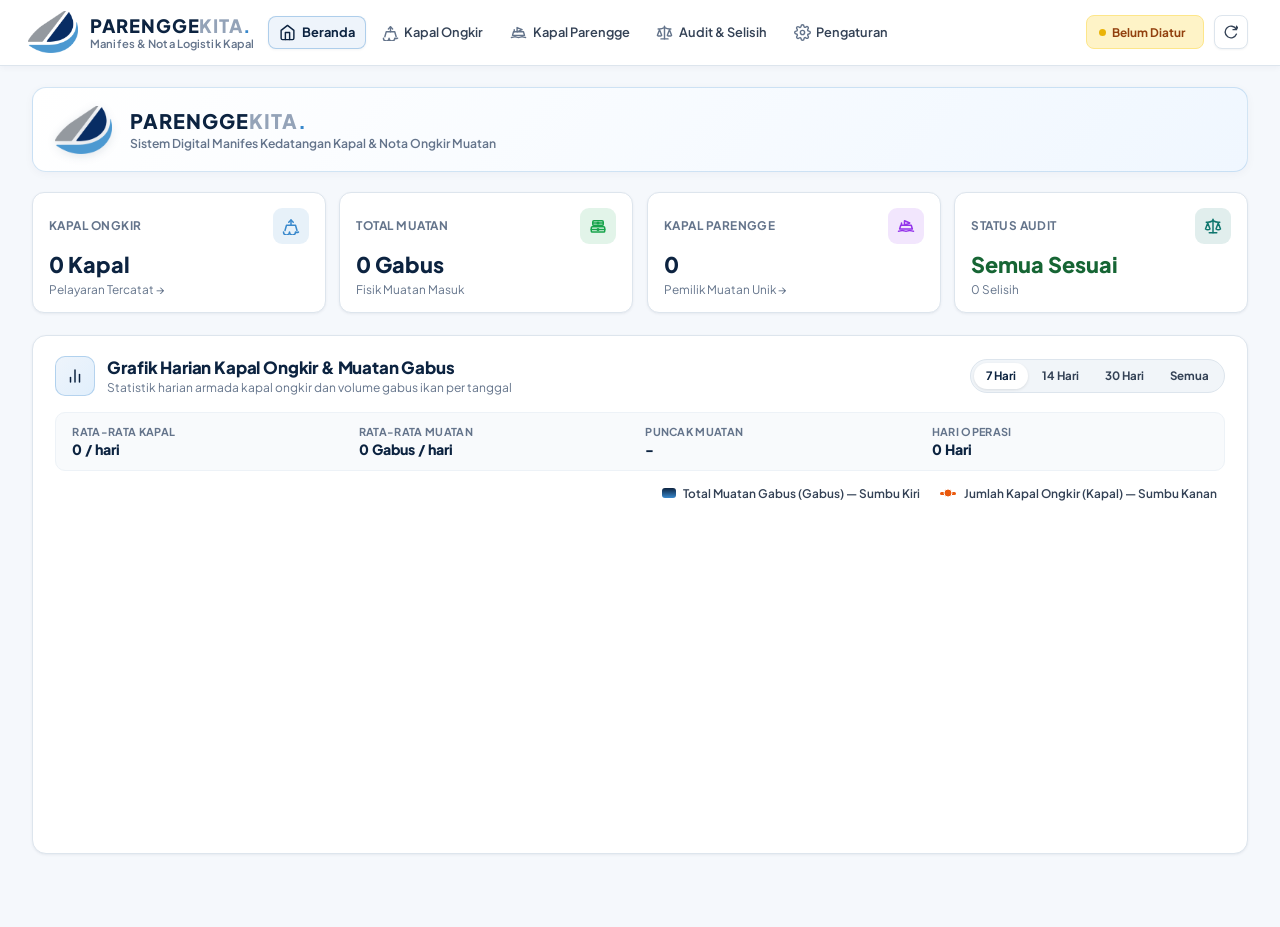
==== index.html @ a2def402 "refactor: pecah index.html menjadi komponen template modular di masing-masing modul JS" ====
<!DOCTYPE html>
<html lang="id">
<head>
  <meta charset="UTF-8">
  <meta name="viewport" content="width=device-width, initial-scale=1.0, maximum-scale=1.0, user-scalable=no, viewport-fit=cover">
  <title>PARENGGEKITA - Sistem Manifes & Nota Logistik Kapal</title>
  <link rel="icon" type="image/png" href="logo.png">
  <!-- Google Fonts: Comfortaa (Logo Typography) & Plus Jakarta Sans (UI) -->
  <link rel="preconnect" href="https://fonts.googleapis.com">
  <link rel="preconnect" href="https://fonts.gstatic.com" crossorigin>
  <link href="https://fonts.googleapis.com/css2?family=Comfortaa:wght@700;800;900&family=Plus+Jakarta+Sans:wght@500;600;700;800&display=swap" rel="stylesheet">
  <link rel="stylesheet" href="style.css">
</head>
<body>

  <!-- ======================================================== -->
  <!-- TOP APP NAVBAR (RENDERED BY js/app.js: initNavbar)        -->
  <!-- ======================================================== -->
  <header class="app-navbar no-print" id="appNavbar"></header>

  <!-- ======================================================== -->
  <!-- MAIN CONTENT PER TAB BAR (MODULAR JS COMPONENTS)         -->
  <!-- ======================================================== -->
  <main class="main-wrapper">
    <!-- TAB 1: BERANDA / DASHBOARD (js/dashboard.js) -->
    <section id="tabDashboard" class="tab-pane no-print"></section>

    <!-- TAB 2: KAPAL ONGKIR (js/kapal.js) -->
    <section id="tabKapal" class="tab-pane no-print" style="display: none;"></section>

    <!-- TAB 3: MUATAN PARENGGE (js/muatan.js) -->
    <section id="tabMuatan" class="tab-pane no-print" style="display: none;"></section>

    <!-- TAB 4: AUDIT & SELISIH (js/audit.js) -->
    <section id="tabAudit" class="tab-pane no-print" style="display: none;"></section>

    <!-- TAB 5: PENGATURAN & CADANGAN (js/setting.js) -->
    <section id="tabSetting" class="tab-pane no-print" style="display: none;"></section>
  </main>

  <!-- ======================================================== -->
  <!-- MODAL NOTA KONTAN CETAK A6 (js/nota.js)                  -->
  <!-- ======================================================== -->
  <div class="modal-overlay" id="notaModal"></div>

  <!-- ======================================================== -->
  <!-- MOBILE BOTTOM NAVIGATION (js/app.js: initNavbar)         -->
  <!-- ======================================================== -->
  <nav class="bottom-nav no-print" id="bottomNav"></nav>

  <!-- ======================================================== -->
  <!-- MODULAR JAVASCRIPT PER MAIN BAR & CORE LOGIC             -->
  <!-- ======================================================== -->
  <script src="chart.min.js"></script>
  <script src="js/core.js"></script>
  <script src="js/dashboard.js"></script>
  <script src="js/kapal.js"></script>
  <script src="js/muatan.js"></script>
  <script src="js/audit.js"></script>
  <script src="js/nota.js"></script>
  <script src="js/setting.js"></script>
  <script src="js/app.js"></script>
</body>
</html>
---- style.css ----
/* ============================================================== */
/* DESAIN PROFESIONAL PARENGGEKITA (HARMONISASI LOGO & MODERN)   */
/* ============================================================== */
:root {
  /* Harmonisasi Identitas Warna Logo PARENGGEKITA */
  --primary: #0c2340;           /* Midnight Navy Maritim (Layar Utama & Teks PARENGGE) */
  --primary-hover: #16365c;
  --primary-light: #eef4fb;     /* Biru bahari sejuk transparan */
  
  --ocean: #3888cc;             /* Biru Samudra (Lambung Kapal / Ombak Bawah Logo) */
  --ocean-hover: #2974b3;
  --ocean-light: #e6f1fb;
  --ocean-glow: rgba(56, 136, 204, 0.25);

  --slate-silver: #788496;      /* Perak / Abu-abu Maritim (Layar Kiri & Teks KITA) */
  --slate-silver-light: #f1f4f8;

  --bg-main: #f5f8fc;           /* Background bersih dengan nuansa maritim sejuk */
  --bg-surface: #ffffff;        /* Kartu putih bersih */
  
  --text-primary: #0c2340;      /* Teks utama navy gelap tajam */
  --text-secondary: #334155;    /* Teks sekunder */
  --text-muted: #64748b;        /* Keterangan */
  
  --border: #dde5ed;            /* Garis batas halus bernuansa maritim */
  --border-focus: #3888cc;
  
  --success-bg: #dcfce7;
  --success-text: #166534;
  --success-border: #bbf7d0;
  
  --warning-bg: #fef3c7;
  --warning-text: #92400e;
  --warning-border: #fde68a;
  
  --danger-bg: #fee2e2;
  --danger-text: #991b1b;
  --danger-border: #fca5a5;
  
  --shadow-sm: 0 1px 2px 0 rgba(12, 35, 64, 0.05);
  --shadow-card: 0 1px 3px 0 rgba(12, 35, 64, 0.06), 0 1px 2px -1px rgba(12, 35, 64, 0.04);
  --shadow-hover: 0 8px 18px -2px rgba(12, 35, 64, 0.1), 0 3px 6px -2px rgba(12, 35, 64, 0.05);
  
  --font-family: 'Plus Jakarta Sans', -apple-system, BlinkMacSystemFont, "Segoe UI", Roboto, sans-serif;
}

* {
  box-sizing: border-box;
  margin: 0;
  padding: 0;
  font-family: var(--font-family);
  -webkit-tap-highlight-color: transparent;
}

html, body {
  background-color: var(--bg-main);
  color: var(--text-primary);
  min-height: 100vh;
  min-height: 100dvh;
  margin: 0;
  padding: 0;
  width: 100%;
  overflow-x: hidden; /* Mencegah overflow horizontal yang memunculkan scrollbar di Windows/HP */
  -webkit-font-smoothing: antialiased;
}

/* Sembunyikan scrollbar visual secara menyeluruh di semua perangkat */
html, body, * {
  scrollbar-width: none !important;
  -ms-overflow-style: none !important;
}

html::-webkit-scrollbar,
body::-webkit-scrollbar,
*::-webkit-scrollbar {
  width: 0px !important;
  height: 0px !important;
  display: none !important;
  background: transparent !important;
}

/* ============================================================== */
/* APP TOP NAVBAR (NAVIGASI ATAS PROFESIONAL & RESPONSIF)         */
/* ============================================================== */
.app-navbar {
  background: #ffffff;
  border-bottom: 1px solid var(--border);
  position: sticky;
  top: 0;
  z-index: 40;
  box-shadow: 0 2px 6px rgba(12, 35, 64, 0.04);
  width: 100%;
  padding-top: env(safe-area-inset-top, 0px);
}

.navbar-container {
  max-width: 1320px;
  margin: 0 auto;
  padding: 0.75rem 2.25rem;
  display: flex;
  align-items: center;
  justify-content: space-between;
  gap: 1.25rem;
  width: 100%;
  box-sizing: border-box;
}

.navbar-brand {
  display: flex;
  align-items: center;
  gap: 0.75rem;
  text-decoration: none;
  cursor: pointer;
  user-select: none;
  transition: opacity 0.15s ease, transform 0.15s ease;
}

.navbar-brand:hover {
  opacity: 0.92;
  transform: translateY(-1px);
}

.brand-logo-wrap {
  width: auto;
  height: 44px;
  background: transparent;
  display: flex;
  align-items: center;
  justify-content: center;
  flex-shrink: 0;
  box-shadow: none;
  border: none;
  padding: 0;
  overflow: visible;
  transition: transform 0.2s ease;
}

.brand-logo-img {
  height: 42px;
  width: auto;
  max-width: 68px;
  object-fit: contain;
  display: block;
}

.brand-text-wrap {
  display: flex;
  flex-direction: column;
}

.brand-title {
  font-family: 'Comfortaa', var(--font-sans);
  font-size: 1.15rem;
  font-weight: 800;
  color: var(--primary);
  letter-spacing: 0.05em;
  line-height: 1.15;
  text-transform: uppercase;
}

.brand-title-accent {
  color: #94a3b8;
  font-weight: 800;
}

.brand-title-dot {
  color: var(--ocean);
  font-weight: 900;
}

.brand-subtitle {
  font-size: 0.7rem;
  color: var(--text-muted);
  font-weight: 600;
  letter-spacing: 0.01em;
}

/* Nav Tabs Desktop */
.navbar-nav {
  display: flex;
  align-items: center;
  gap: 0.25rem;
}

.nav-link {
  display: inline-flex;
  align-items: center;
  gap: 0.4rem;
  padding: 0.45rem 0.75rem;
  border-radius: 8px;
  font-size: 0.82rem;
  font-weight: 600;
  color: var(--text-secondary);
  cursor: pointer;
  transition: all 0.15s ease;
  white-space: nowrap;
  border: 1px solid transparent;
}

.nav-link:hover {
  background: #f1f5f9;
  color: var(--primary);
}

.nav-link.active {
  background: var(--primary-light);
  color: var(--primary);
  font-weight: 700;
  border-color: rgba(56, 136, 204, 0.35);
  box-shadow: 0 1px 3px rgba(12, 35, 64, 0.05);
}

.badge-count {
  background: #ef4444;
  color: #ffffff;
  font-size: 0.65rem;
  font-weight: 800;
  padding: 1px 6px;
  border-radius: 10px;
  margin-left: 2px;
}

/* Navbar Right: Date, Status, Refresh */
.navbar-right {
  display: flex;
  align-items: center;
  gap: 0.65rem;
  flex-shrink: 0;
  margin-left: auto;
  padding-right: 0.25rem;
}

.date-pill {
  font-size: 0.73rem;
  font-weight: 600;
  color: var(--text-muted);
  background: #f8fafc;
  padding: 0.32rem 0.6rem;
  border-radius: 6px;
  border: 1px solid var(--border);
  white-space: nowrap;
  display: inline-flex;
  align-items: center;
  gap: 6px;
}

.date-pill .pill-svg {
  stroke: var(--ocean);
  flex-shrink: 0;
}

.status-badge {
  height: 34px;
  padding: 0 0.75rem;
  border-radius: 8px;
  font-size: 0.74rem;
  font-weight: 700;
  display: inline-flex;
  align-items: center;
  justify-content: center;
  gap: 6px;
  white-space: nowrap;
  box-sizing: border-box;
  transition: all 0.2s ease;
  user-select: none;
  cursor: pointer;
}

.status-badge.status-online {
  background: var(--success-bg);
  color: var(--success-text);
  border: 1px solid var(--success-border);
}

.status-badge.status-loading {
  background: var(--primary-light);
  color: var(--primary);
  border: 1px solid #bfdbfe;
}

.status-badge.status-cache {
  background: #f0fdfa;
  color: #0f766e;
  border: 1px solid #ccfbf1;
}

.status-badge.status-offline {
  background: var(--warning-bg);
  color: var(--warning-text);
  border: 1px solid var(--warning-border);
}

/* Radar Pulse Indicator */
.radar-dot {
  width: 7px;
  height: 7px;
  border-radius: 50%;
  display: inline-block;
  flex-shrink: 0;
}

.radar-dot.dot-online {
  background: #16a34a;
  box-shadow: 0 0 0 0 rgba(22, 163, 74, 0.7);
  animation: radar-pulse-green 2s infinite;
}

.radar-dot.dot-loading {
  background: var(--ocean);
  animation: radar-pulse-blue 1s infinite alternate;
}

.radar-dot.dot-cache {
  background: #0d9488;
}

.radar-dot.dot-offline {
  background: #eab308;
  animation: radar-pulse-amber 2s infinite;
}

@keyframes radar-pulse-green {
  0% { box-shadow: 0 0 0 0 rgba(22, 163, 74, 0.6); }
  70% { box-shadow: 0 0 0 5px rgba(22, 163, 74, 0); }
  100% { box-shadow: 0 0 0 0 rgba(22, 163, 74, 0); }
}

@keyframes radar-pulse-blue {
  0% { transform: scale(0.85); opacity: 0.6; }
  100% { transform: scale(1.15); opacity: 1; }
}

@keyframes radar-pulse-amber {
  0% { box-shadow: 0 0 0 0 rgba(234, 179, 8, 0.6); }
  70% { box-shadow: 0 0 0 5px rgba(234, 179, 8, 0); }
  100% { box-shadow: 0 0 0 0 rgba(234, 179, 8, 0); }
}

.status-badge-count {
  font-weight: 600;
  opacity: 0.88;
  font-size: 0.72rem;
}

.btn-refresh {
  background: #ffffff;
  border: 1px solid var(--border);
  color: var(--text-secondary);
  width: 34px;
  height: 34px;
  border-radius: 8px;
  cursor: pointer;
  display: inline-flex;
  align-items: center;
  justify-content: center;
  transition: all 0.2s ease;
  flex-shrink: 0;
  box-shadow: 0 1px 2px rgba(12, 35, 64, 0.05);
  box-sizing: border-box;
}

.btn-refresh .refresh-svg-icon {
  stroke: var(--text-secondary);
  transition: transform 0.35s ease, stroke 0.15s ease;
}

.btn-refresh:hover {
  background: var(--primary-light);
  border-color: var(--ocean);
}

.btn-refresh:hover .refresh-svg-icon {
  stroke: var(--ocean);
  transform: rotate(60deg);
}

.btn-refresh:active .refresh-svg-icon {
  transform: rotate(240deg);
}

.btn-icon-svg {
  stroke: currentColor;
  flex-shrink: 0;
}

/* ============================================================== */
/* MAIN CONTENT CONTAINER                                         */
/* ============================================================== */
.main-wrapper {
  max-width: 1320px;
  margin: 0 auto;
  padding: 1.25rem 2rem 2.5rem 2rem;
}

.tab-pane {
  display: block;
}

/* ============================================================== */
/* TAB 1: DASHBOARD (BERANDA)                                     */
/* ============================================================== */
/* Banner Identitas Beranda Selaras */
.dashboard-hero-banner {
  display: flex;
  align-items: center;
  gap: 1.15rem;
  background: linear-gradient(135deg, #ffffff 0%, #f0f7ff 100%);
  border: 1px solid rgba(56, 136, 204, 0.22);
  border-radius: 14px;
  padding: 0.95rem 1.35rem;
  margin-bottom: 1.25rem;
  box-shadow: 0 2px 10px rgba(12, 35, 64, 0.04);
}

.dashboard-hero-logo-wrap {
  width: auto;
  height: 52px;
  display: flex;
  align-items: center;
  justify-content: center;
  flex-shrink: 0;
}

.dashboard-hero-logo {
  height: 48px;
  width: auto;
  max-width: 80px;
  object-fit: contain;
  filter: drop-shadow(0 2px 5px rgba(12, 35, 64, 0.12));
}

.dashboard-hero-text {
  display: flex;
  flex-direction: column;
}

.dashboard-hero-title {
  font-family: 'Comfortaa', var(--font-sans);
  font-size: 1.25rem;
  font-weight: 800;
  color: var(--primary);
  letter-spacing: 0.05em;
  line-height: 1.2;
  text-transform: uppercase;
}

.dashboard-hero-sub {
  font-size: 0.76rem;
  color: var(--text-muted);
  font-weight: 600;
  margin-top: 2px;
}

/* Top 4 KPI Metrics */
.kpi-grid {
  display: grid;
  grid-template-columns: repeat(4, 1fr);
  gap: 1.1rem;
  margin-bottom: 1.35rem;
}

.kpi-card {
  background: var(--bg-surface);
  border: 1px solid var(--border);
  border-radius: 12px;
  padding: 1.15rem 1.25rem;
  box-shadow: var(--shadow-card);
  transition: transform 0.2s cubic-bezier(0.16, 1, 0.3, 1), box-shadow 0.2s cubic-bezier(0.16, 1, 0.3, 1), border-color 0.2s ease;
  display: flex;
  flex-direction: column;
  justify-content: space-between;
}

.kpi-card:hover {
  transform: translateY(-2px);
  box-shadow: 0 8px 16px -2px rgba(15, 23, 42, 0.08);
  border-color: #cbd5e1;
}

.kpi-header {
  display: flex;
  justify-content: space-between;
  align-items: center;
  margin-bottom: 0.5rem;
}

.kpi-label {
  font-size: 0.74rem;
  font-weight: 700;
  color: var(--text-muted);
  text-transform: uppercase;
  letter-spacing: 0.04em;
}

.kpi-icon-box {
  width: 36px;
  height: 36px;
  border-radius: 9px;
  display: inline-flex;
  align-items: center;
  justify-content: center;
  flex-shrink: 0;
  transition: transform 0.2s cubic-bezier(0.16, 1, 0.3, 1), background 0.2s ease;
}

.kpi-card:hover .kpi-icon-box {
  transform: scale(1.08);
}

.kpi-icon-ship {
  background: rgba(56, 136, 204, 0.12);
  color: var(--ocean);
}

.kpi-icon-cargo {
  background: rgba(22, 163, 74, 0.12);
  color: #16a34a;
}

.kpi-icon-parengge {
  background: rgba(147, 51, 234, 0.12);
  color: #9333ea;
}

.kpi-icon-audit {
  background: rgba(15, 118, 110, 0.12);
  color: #0f766e;
}

.kpi-value {
  font-size: 1.55rem;
  font-weight: 800;
  color: var(--text-primary);
  line-height: 1.2;
}

.kpi-sub {
  font-size: 0.74rem;
  color: var(--text-muted);
  margin-top: 4px;
}

/* Alert Selisih Banner */
.alert-banner {
  background: var(--warning-bg);
  border: 1px solid var(--warning-border);
  border-radius: 10px;
  padding: 0.85rem 1.15rem;
  display: flex;
  align-items: center;
  justify-content: space-between;
  gap: 1rem;
  margin-bottom: 1.35rem;
  cursor: pointer;
  transition: background 0.15s, transform 0.15s;
}

.alert-banner:hover {
  background: #fef08a;
  transform: translateY(-1px);
}

.alert-left {
  display: flex;
  align-items: center;
  gap: 0.65rem;
}

.alert-title {
  font-size: 0.84rem;
  font-weight: 700;
  color: var(--warning-text);
}

.alert-desc {
  font-size: 0.74rem;
  color: #78350f;
  margin-top: 1px;
}

.btn-alert {
  background: var(--warning-text);
  color: #fff;
  border: none;
  padding: 0.35rem 0.65rem;
  border-radius: 6px;
  font-size: 0.74rem;
  font-weight: 700;
  white-space: nowrap;
}

/* ============================================================== */
/* DASHBOARD DAILY CHART (KAPAL ONGKIR & MUATAN GABUS)          */
/* ============================================================== */
.chart-section-card {
  background: var(--bg-surface);
  border: 1px solid var(--border);
  border-radius: 14px;
  padding: 1.25rem 1.4rem;
  margin-bottom: 1.6rem;
  box-shadow: var(--shadow-card);
  transition: box-shadow 0.2s ease, border-color 0.2s ease;
}

.chart-section-card:hover {
  box-shadow: var(--shadow-hover);
  border-color: #cbd5e1;
}

.chart-card-header {
  display: flex;
  justify-content: space-between;
  align-items: center;
  gap: 1rem;
  flex-wrap: wrap;
  margin-bottom: 1rem;
}

.chart-title-wrap {
  display: flex;
  align-items: center;
  gap: 0.75rem;
}

.chart-icon-box {
  width: 40px;
  height: 40px;
  border-radius: 10px;
  background: linear-gradient(135deg, var(--primary-light) 0%, #e1effc 100%);
  color: var(--primary);
  display: flex;
  align-items: center;
  justify-content: center;
  font-size: 1.25rem;
  flex-shrink: 0;
  border: 1px solid rgba(56, 136, 204, 0.3);
}

.chart-title {
  font-size: 1.05rem;
  font-weight: 800;
  color: var(--text-primary);
  letter-spacing: -0.01em;
}

.chart-subtitle {
  font-size: 0.75rem;
  color: var(--text-muted);
  margin-top: 2px;
}

.chart-controls {
  display: flex;
  align-items: center;
  gap: 0.5rem;
}

.chart-range-pills {
  display: inline-flex;
  background: #f1f5f9;
  border: 1px solid var(--border);
  border-radius: 24px;
  padding: 3px;
  gap: 2px;
}

.chart-pill-btn {
  border: none;
  background: transparent;
  color: var(--text-secondary);
  font-size: 0.72rem;
  font-weight: 700;
  padding: 0.35rem 0.75rem;
  border-radius: 20px;
  cursor: pointer;
  transition: all 0.15s ease;
  font-family: inherit;
}

.chart-pill-btn:hover {
  color: var(--primary);
}

.chart-pill-btn.active {
  background: #ffffff;
  color: var(--primary);
  box-shadow: 0 1px 3px rgba(0, 0, 0, 0.1);
}

/* Mini stat summary chips */
.chart-stat-chips {
  display: grid;
  grid-template-columns: repeat(4, 1fr);
  gap: 0.65rem;
  background: #f8fafc;
  border: 1px solid #edf2f7;
  border-radius: 10px;
  padding: 0.75rem 1rem;
  margin-bottom: 0.95rem;
}

.stat-chip {
  display: flex;
  flex-direction: column;
  gap: 2px;
}

.stat-chip-label {
  font-size: 0.68rem;
  font-weight: 700;
  color: var(--text-muted);
  text-transform: uppercase;
  letter-spacing: 0.03em;
}

.stat-chip-val {
  font-size: 0.88rem;
  font-weight: 800;
  color: var(--text-primary);
}

/* Legend Row */
.chart-legend-row {
  display: flex;
  align-items: center;
  justify-content: flex-end;
  gap: 1.25rem;
  flex-wrap: wrap;
  font-size: 0.74rem;
  color: var(--text-secondary);
  font-weight: 600;
  margin-bottom: 0.75rem;
  padding-right: 0.5rem;
}

.legend-indicator {
  display: inline-flex;
  align-items: center;
  gap: 0.45rem;
}

.legend-text-full {
  display: inline;
}

.legend-text-mobile {
  display: none;
}

.legend-box-gabus {
  width: 14px;
  height: 10px;
  border-radius: 3px;
  background: linear-gradient(180deg, var(--primary) 0%, var(--ocean) 100%);
  display: inline-block;
}

.legend-line-kapal {
  width: 16px;
  height: 3px;
  border-radius: 2px;
  background: #ea580c;
  display: inline-block;
  position: relative;
}

.legend-line-kapal::after {
  content: '';
  position: absolute;
  top: 50%;
  left: 50%;
  transform: translate(-50%, -50%);
  width: 7px;
  height: 7px;
  border-radius: 50%;
  background: #ea580c;
  border: 1.5px solid #ffffff;
}

/* Canvas Container */
.chart-canvas-container {
  position: relative;
  width: 100%;
  height: 320px;
}

.chart-empty-state {
  display: flex;
  flex-direction: column;
  align-items: center;
  justify-content: center;
  height: 100%;
  text-align: center;
  padding: 2rem 1rem;
  color: var(--text-muted);
}

.chart-empty-icon {
  font-size: 2.25rem;
  margin-bottom: 0.5rem;
  opacity: 0.6;
}

.chart-empty-text {
  font-size: 0.95rem;
  font-weight: 700;
  color: var(--text-secondary);
  margin-bottom: 0.25rem;
}

.chart-empty-sub {
  font-size: 0.76rem;
  color: var(--text-muted);
  max-width: 400px;
}


/* Section Header & Aligned Wrap */
.section-header {
  display: flex;
  justify-content: space-between;
  align-items: center;
  margin-bottom: 0.85rem;
}

.section-header-wrap {
  display: flex;
  justify-content: space-between;
  align-items: center;
  gap: 1rem;
  margin-bottom: 1.25rem;
  flex-wrap: wrap;
}

.section-header-wrap .chips-filter-row {
  margin-bottom: 0;
}

.section-title {
  font-size: 1.1rem;
  font-weight: 800;
  color: var(--text-primary);
  letter-spacing: -0.01em;
}

.section-subtitle {
  font-size: 0.78rem;
  color: var(--text-muted);
  margin-top: 2px;
}

/* Chips Filter Cepat */
.chips-filter-row {
  display: flex;
  gap: 0.45rem;
  margin-bottom: 1rem;
  overflow-x: auto;
  padding-bottom: 2px;
  scrollbar-width: none;
}

.chips-filter-row::-webkit-scrollbar {
  display: none;
}

.chip-btn {
  padding: 0.35rem 0.85rem;
  background: #ffffff;
  border: 1px solid var(--border);
  border-radius: 20px;
  font-size: 0.76rem;
  font-weight: 600;
  color: var(--text-secondary);
  cursor: pointer;
  white-space: nowrap;
  transition: all 0.15s ease;
}

.chip-btn:hover {
  background: #f1f5f9;
  border-color: #cbd5e1;
  color: var(--text-primary);
}

.chip-btn.active {
  background: var(--primary);
  border-color: var(--primary);
  color: #ffffff;
  box-shadow: 0 2px 4px rgba(30, 64, 175, 0.2);
}

.chip-warn.active {
  background: var(--warning-text);
  border-color: var(--warning-text);
  color: #ffffff;
  box-shadow: 0 2px 4px rgba(146, 64, 14, 0.2);
}

/* ============================================================== */
/* VOYAGE CARDS (KARTU PELAYARAN BERSIH & SERAGAM)                */
/* ============================================================== */
.voyage-grid {
  display: grid;
  grid-template-columns: repeat(auto-fill, minmax(345px, 1fr));
  gap: 1.15rem;
  margin-bottom: 1.75rem;
}

.card {
  background: var(--bg-surface);
  border: 1px solid var(--border);
  border-radius: 12px;
  padding: 1.15rem 1.25rem;
  box-shadow: var(--shadow-card);
  display: flex;
  flex-direction: column;
  transition: transform 0.2s cubic-bezier(0.16, 1, 0.3, 1), box-shadow 0.2s cubic-bezier(0.16, 1, 0.3, 1), border-color 0.2s ease;
}

.card:hover {
  transform: translateY(-3px);
  box-shadow: 0 10px 20px -3px rgba(15, 23, 42, 0.08), 0 4px 6px -2px rgba(15, 23, 42, 0.03);
  border-color: #cbd5e1;
}

.card-header {
  display: flex;
  justify-content: space-between;
  align-items: flex-start;
  margin-bottom: 0.65rem;
  gap: 0.75rem;
}

.card-title {
  font-size: 1.02rem;
  font-weight: 800;
  color: var(--text-primary);
  line-height: 1.25;
}

.card-meta-list {
  display: flex;
  flex-direction: column;
  gap: 0.35rem;
  font-size: 0.8rem;
  color: var(--text-muted);
  margin-bottom: 1rem;
  flex: 1;
}

.card-meta-list b {
  color: var(--text-secondary);
}

.card-footer {
  display: flex;
  justify-content: space-between;
  align-items: center;
  padding-top: 0.85rem;
  border-top: 1px dashed var(--border);
  gap: 0.65rem;
}

.card-total-box {
  font-size: 0.92rem;
  font-weight: 800;
  color: var(--primary);
}

/* Status Badges */
.badge-status-ok {
  background: var(--success-bg);
  color: var(--success-text);
  border: 1px solid var(--success-border);
  padding: 3px 8px;
  border-radius: 6px;
  font-size: 0.7rem;
  font-weight: 700;
  white-space: nowrap;
}

.badge-status-warn {
  background: var(--warning-bg);
  color: var(--warning-text);
  border: 1px solid var(--warning-border);
  padding: 3px 8px;
  border-radius: 6px;
  font-size: 0.7rem;
  font-weight: 700;
  white-space: nowrap;
}

.btn-action {
  background: linear-gradient(135deg, var(--primary) 0%, #153866 100%);
  color: #fff;
  border: 1px solid rgba(56, 136, 204, 0.25);
  padding: 0.48rem 0.95rem;
  font-size: 0.8rem;
  font-weight: 700;
  border-radius: 7px;
  cursor: pointer;
  display: inline-flex;
  align-items: center;
  gap: 5px;
  transition: all 0.15s ease;
  white-space: nowrap;
  box-shadow: 0 2px 5px rgba(12, 35, 64, 0.15);
}

.btn-action:hover {
  background: linear-gradient(135deg, var(--primary-hover) 0%, #1e4b85 100%);
  transform: translateY(-1px);
  box-shadow: 0 4px 10px rgba(12, 35, 64, 0.22);
  border-color: var(--ocean);
}

.btn-action:active {
  transform: translateY(0);
}

/* ============================================================== */
/* SEARCH & FILTER SECTION (TAB DAFTAR KAPAL & PARENGGE)         */
/* ============================================================== */
.search-card {
  background: var(--bg-surface);
  border: 1px solid var(--border);
  border-radius: 12px;
  padding: 1.15rem 1.25rem;
  margin-bottom: 1.25rem;
  box-shadow: var(--shadow-card);
}

.search-input-wrap {
  display: flex;
  gap: 0.5rem;
}

.search-input {
  width: 100%;
  padding: 0.6rem 0.95rem;
  border: 1px solid var(--border);
  border-radius: 8px;
  font-size: 0.85rem;
  background: #f8fafc;
  color: var(--text-primary);
  transition: all 0.15s;
}

.search-input:focus {
  outline: none;
  background: #ffffff;
  border-color: var(--primary);
  box-shadow: 0 0 0 3px rgba(30, 64, 175, 0.1);
}

.filter-pills-wrap {
  display: flex;
  gap: 0.45rem;
  margin-top: 0.75rem;
  overflow-x: auto;
  padding-bottom: 2px;
  scrollbar-width: none;
}

.filter-pills-wrap::-webkit-scrollbar {
  display: none;
}

.pill-btn {
  white-space: nowrap;
  padding: 0.35rem 0.85rem;
  border-radius: 20px;
  font-size: 0.76rem;
  font-weight: 600;
  background: #f1f5f9;
  color: var(--text-secondary);
  border: 1px solid var(--border);
  cursor: pointer;
  transition: all 0.15s ease;
}

.pill-btn:hover {
  background: #e2e8f0;
  color: var(--text-primary);
}

.pill-btn.active {
  background: var(--primary);
  color: #fff;
  border-color: var(--primary);
  box-shadow: 0 2px 4px rgba(30, 64, 175, 0.2);
}

/* ============================================================== */
/* TAB PARENGGE CARDS                                             */
/* ============================================================== */
.parengge-grid {
  display: grid;
  grid-template-columns: repeat(auto-fill, minmax(345px, 1fr));
  gap: 1.15rem;
}

.parengge-card {
  background: var(--bg-surface);
  border: 1px solid var(--border);
  border-radius: 12px;
  padding: 1.15rem 1.25rem;
  box-shadow: var(--shadow-card);
  transition: transform 0.2s cubic-bezier(0.16, 1, 0.3, 1), box-shadow 0.2s cubic-bezier(0.16, 1, 0.3, 1), border-color 0.2s ease;
}

.parengge-card:hover {
  transform: translateY(-2px);
  box-shadow: 0 10px 20px -3px rgba(15, 23, 42, 0.08);
  border-color: #cbd5e1;
}

.parengge-card-header {
  display: flex;
  justify-content: space-between;
  align-items: flex-start;
  margin-bottom: 0.5rem;
  gap: 0.5rem;
}

.parengge-title {
  font-size: 0.98rem;
  font-weight: 800;
  color: var(--text-primary);
}

.parengge-meta {
  font-size: 0.74rem;
  color: var(--text-muted);
  margin-top: 1px;
}

.parengge-gabus-badge {
  font-weight: 800;
  font-size: 0.88rem;
  color: var(--primary);
  background: var(--primary-light);
  padding: 4px 9px;
  border-radius: 6px;
  border: 1px solid rgba(56, 136, 204, 0.28);
  white-space: nowrap;
}

.parengge-history-list {
  border-top: 1px dashed var(--border);
  padding-top: 0.55rem;
  font-size: 0.76rem;
  color: var(--text-muted);
  display: flex;
  flex-direction: column;
  gap: 0.25rem;
}

.parengge-history-list b {
  color: var(--text-secondary);
}

/* ============================================================== */
/* TAB SETTING                                                    */
/* ============================================================== */
.setting-brand-banner {
  display: flex;
  align-items: center;
  gap: 1.15rem;
  padding: 1.15rem 1.25rem;
  background: linear-gradient(135deg, #f0f5fb 0%, #ffffff 100%);
  border: 1px solid var(--border);
  border-radius: 10px;
  margin-bottom: 1.35rem;
  box-shadow: var(--shadow-sm);
}

.setting-banner-logo-wrap {
  width: auto;
  height: 56px;
  background: transparent;
  padding: 0;
  box-shadow: none;
  border: none;
  display: flex;
  align-items: center;
  justify-content: center;
  flex-shrink: 0;
}

.setting-banner-logo {
  height: 54px;
  width: auto;
  max-width: 88px;
  object-fit: contain;
}

.setting-banner-title {
  font-family: 'Comfortaa', var(--font-sans);
  font-size: 1.25rem;
  font-weight: 800;
  color: var(--primary);
  letter-spacing: 0.05em;
  line-height: 1.2;
  text-transform: uppercase;
}

.setting-banner-sub {
  font-size: 0.74rem;
  color: var(--text-muted);
  font-weight: 600;
  margin-top: 2px;
}

.setting-box {
  background: var(--bg-surface);
  border: 1px solid var(--border);
  border-radius: 12px;
  padding: 1.75rem 2rem;
  max-width: 680px;
  box-shadow: var(--shadow-card);
}

.setting-title {
  font-size: 1rem;
  font-weight: 800;
  margin-bottom: 0.35rem;
}

.setting-desc {
  font-size: 0.8rem;
  color: var(--text-muted);
  margin-bottom: 1rem;
  line-height: 1.45;
}

/* ============================================================== */
/* MODAL OVERLAY & POPUP NOTA KONTAN                              */
/* ============================================================== */
.modal-overlay {
  display: none;
  position: fixed;
  top: 0; left: 0; right: 0; bottom: 0;
  background: rgba(15, 23, 42, 0.65);
  z-index: 100;
  overflow-y: auto;
  padding: 15px;
}

.modal-overlay.active {
  display: flex;
  align-items: flex-start;
  justify-content: center;
}

.modal-content {
  background: #fff;
  width: 100%;
  max-width: 480px;
  border-radius: 12px;
  padding: 1.15rem;
  margin: 15px auto;
  box-shadow: 0 16px 40px rgba(0, 0, 0, 0.25);
  color: #000;
}

.modal-top-bar {
  display: flex;
  justify-content: space-between;
  align-items: center;
  margin-bottom: 0.75rem;
  padding-bottom: 0.5rem;
  border-bottom: 1px solid #cbd5e1;
}

.btn-close {
  background: #f1f5f9;
  border: none;
  width: 32px;
  height: 32px;
  border-radius: 50%;
  font-weight: bold;
  cursor: pointer;
  font-size: 0.95rem;
}

.save-status-pill {
  font-size: 0.72rem;
  font-weight: 700;
  padding: 3px 8px;
  border-radius: 12px;
  background: #dcfce7;
  color: #15803d;
  display: inline-flex;
  align-items: center;
  gap: 4px;
}

.btn-del-item {
  background: #fee2e2;
  color: #b91c1c;
  border: 1px solid #fca5a5;
  border-radius: 4px;
  font-size: 10px;
  cursor: pointer;
  padding: 2px 5px;
  line-height: 1;
  display: inline-flex;
  align-items: center;
  justify-content: center;
  margin-left: 4px;
}

.btn-del-item:hover {
  background: #fecaca;
}

/* ============================================================== */
/* FITUR KEAMANAN APLIKASI (FEATURE SECURITY SUITE)               */
/* ============================================================== */

/* 1. Tombol & Banner Kunci Edit Proteksi Layar Sentuh */
.btn-lock-toggle {
  background: #f1f5f9;
  border: 1px solid var(--border);
  color: var(--text-secondary);
  padding: 4px 11px;
  border-radius: 20px;
  font-size: 0.73rem;
  font-weight: 700;
  cursor: pointer;
  display: inline-flex;
  align-items: center;
  gap: 5px;
  transition: all 0.2s cubic-bezier(0.16, 1, 0.3, 1);
  user-select: none;
  box-shadow: 0 1px 2px rgba(12, 35, 64, 0.04);
}

.btn-lock-toggle.is-locked {
  background: #f0fdf4;
  color: #166534;
  border-color: #bbf7d0;
}

.btn-lock-toggle.is-locked:hover {
  background: #dcfce7;
}

.btn-lock-toggle.is-unlocked {
  background: #fffbeb;
  color: #b45309;
  border-color: #fde68a;
  animation: pulse-border 1.5s infinite;
}

@keyframes pulse-border {
  0% { box-shadow: 0 0 0 0 rgba(245, 158, 11, 0.4); }
  70% { box-shadow: 0 0 0 4px rgba(245, 158, 11, 0); }
  100% { box-shadow: 0 0 0 0 rgba(245, 158, 11, 0); }
}

/* 2. Kartu Keamanan di Menu Pengaturan */
.security-card-section {
  border-top: 1px solid var(--border);
  padding-top: 1.15rem;
}

.security-card-header {
  display: flex;
  align-items: center;
  justify-content: space-between;
  gap: 0.75rem;
  margin-bottom: 0.85rem;
  flex-wrap: wrap;
}

.security-card-title-wrap {
  display: flex;
  align-items: flex-start;
  gap: 0.65rem;
  flex: 1;
}

.security-icon {
  font-size: 1.25rem;
  line-height: 1.2;
}

.webhook-input-wrap {
  display: flex;
  align-items: center;
  position: relative;
  margin-bottom: 0.65rem;
}

.webhook-input {
  width: 100%;
  padding-right: 42px !important;
}

.webhook-input.input-locked {
  background: #f8fafc !important;
  color: var(--text-muted) !important;
  cursor: not-allowed;
}

.btn-addon-eye {
  position: absolute;
  right: 6px;
  top: 50%;
  transform: translateY(-50%);
  background: transparent;
  border: none;
  cursor: pointer;
  color: var(--text-muted);
  width: 30px;
  height: 30px;
  border-radius: 6px;
  display: inline-flex;
  align-items: center;
  justify-content: center;
  transition: all 0.15s ease;
}

.btn-addon-eye:hover {
  background: #f1f5f9;
  color: var(--primary);
}

.backup-btn-grid {
  display: grid;
  grid-template-columns: 1fr 1fr;
  gap: 0.75rem;
  margin-top: 0.75rem;
}

@media (max-width: 600px) {
  .backup-btn-grid {
    grid-template-columns: 1fr;
  }
}

.btn-backup-export {
  background: var(--primary);
  color: #fff;
  padding: 0.65rem 0.85rem;
  justify-content: center;
  font-size: 0.8rem;
}

.btn-backup-import {
  background: #0f766e;
  color: #fff;
  padding: 0.65rem 0.85rem;
  justify-content: center;
  font-size: 0.8rem;
}

.btn-backup-import:hover {
  background: #115e59;
}

.security-checklist-grid {
  display: grid;
  grid-template-columns: 1fr;
  gap: 0.45rem;
}

.security-check-item {
  display: flex;
  align-items: flex-start;
  gap: 0.5rem;
  font-size: 0.74rem;
  color: var(--text-secondary);
  line-height: 1.35;
}

.check-bullet {
  color: #16a34a;
  font-weight: 800;
  font-size: 0.85rem;
}

/* 3. Floating Security Toast Notification */
.security-toast {
  position: fixed;
  bottom: 24px;
  left: 50%;
  transform: translateX(-50%) translateY(40px);
  background: #0c2340;
  color: #ffffff;
  padding: 0.65rem 1.15rem;
  border-radius: 24px;
  font-size: 0.78rem;
  font-weight: 600;
  z-index: 10000;
  box-shadow: 0 8px 24px rgba(12, 35, 64, 0.25);
  border: 1px solid rgba(56, 136, 204, 0.3);
  opacity: 0;
  pointer-events: none;
  transition: all 0.25s cubic-bezier(0.16, 1, 0.3, 1);
  white-space: nowrap;
  max-width: 90vw;
  text-overflow: ellipsis;
  overflow: hidden;
}

.security-toast.show {
  transform: translateX(-50%) translateY(0);
  opacity: 1;
  pointer-events: auto;
}

/* ============================================================== */
/* STRUKTUR NOTA KONTAN (PRESISI UNTUK CETAK A6)                  */
/* ============================================================== */
.nota-sheet {
  position: relative;
  overflow: hidden;
  border: 1.5px solid #000;
  padding: 8px 10px;
  background: #fff;
  color: #000;
  font-size: 11px;
  line-height: 1.25;
}

/* Watermark Logo Resmi di Blangko Nota */
.nota-watermark {
  position: absolute;
  top: 50%;
  left: 50%;
  transform: translate(-50%, -50%);
  width: 68%;
  max-width: 230px;
  pointer-events: none;
  user-select: none;
  z-index: 0;
  opacity: 0.16;
  filter: contrast(1.15) brightness(0.96);
  display: flex;
  align-items: center;
  justify-content: center;
}

.nota-watermark-img {
  width: 100%;
  height: auto;
  object-fit: contain;
  display: block;
}

.nota-header-top,
table.info-table,
table.items-table,
.sig-section {
  position: relative;
  z-index: 1;
}

.nota-header-top {
  display: flex;
  justify-content: space-between;
  align-items: center;
  margin-bottom: 6px;
  padding-bottom: 4px;
  border-bottom: 1.5px solid #000;
}

.resi-wrap {
  display: flex;
  align-items: center;
  gap: 4px;
  font-size: 11px;
  font-weight: bold;
  width: 25%;
}

.nota-header-title {
  font-size: 13px;
  font-weight: 900;
  letter-spacing: 0.5px;
  text-transform: uppercase;
  text-align: center;
  width: 50%;
  color: #000;
}

.nota-title-brand-row {
  display: flex;
  align-items: center;
  justify-content: center;
  gap: 6px;
}

.nota-mini-logo {
  height: 18px;
  width: auto;
  object-fit: contain;
  display: inline-block;
  vertical-align: middle;
}

.nota-header-date {
  font-size: 11px;
  font-weight: bold;
  text-align: right;
  white-space: nowrap;
  width: 25%;
  color: #000;
}

table.info-table {
  width: 100%;
  margin-bottom: 6px;
  border-collapse: collapse;
  font-size: 10.5px;
}

table.info-table td {
  padding: 1.5px 0;
  vertical-align: top;
}

table.info-table .lbl {
  width: 105px;
  font-weight: 700;
  color: #1e293b;
}

table.info-table .col {
  width: 10px;
  text-align: center;
  font-weight: 700;
}

table.info-table .val {
  font-weight: 600;
  color: #000;
}

.resi-input {
  border: 1px solid #94a3b8;
  border-radius: 3px;
  padding: 1px 4px;
  font-size: 11px;
  font-weight: bold;
  width: 38px;
  text-align: center;
  background: #f8fafc;
}

.print-resi-box {
  border: 1px solid #000;
  padding: 0 4px;
  min-width: 24px;
  text-align: center;
  font-weight: bold;
  display: inline-block;
}

table.items-table {
  width: 100%;
  border-collapse: collapse;
  border: 1.5px solid #000;
  table-layout: fixed;
  margin-bottom: 5px;
}

table.items-table th {
  border: 1px solid #000;
  padding: 3.5px 2px;
  font-size: 8px;
  font-weight: 800;
  text-align: center;
  background: #f8fafc;
  text-transform: uppercase;
  white-space: nowrap;
  letter-spacing: -0.02px;
}

table.items-table td {
  border: 1px solid #000;
  padding: 3px 4px;
  font-size: 10px;
  vertical-align: middle;
  overflow: hidden;
}

.cell-no {
  text-align: center;
  font-weight: 700;
}

.inp-nama {
  width: 100%;
  border: none;
  background: transparent;
  font-weight: 700;
  font-size: 10px;
  padding: 0;
  outline: none;
  color: #000;
}

.inp-gabus {
  width: 100%;
  border: none;
  background: transparent;
  text-align: center;
  font-weight: 800;
  font-size: 10px;
  padding: 0;
  outline: none;
  color: #000;
}

table.items-table tbody tr,
table.items-table tfoot tr {
  background: transparent !important;
}

.inp-ongkir {
  width: 100%;
  border: 1px solid #cbd5e1;
  border-radius: 3px;
  padding: 2px 4px;
  font-weight: 700;
  text-align: right;
  font-size: 10px;
  outline: none;
  background: transparent !important;
  color: #000;
}

.calc-side-left {
  text-align: center !important;
  vertical-align: middle !important;
  background: transparent !important;
  padding: 5px 3px !important;
}

.calc-side-left .t-label {
  font-size: 8px;
  font-weight: 800;
  text-transform: uppercase;
  color: #475569;
}

.calc-side-left .t-amount {
  font-size: 13.5px;
  font-weight: 900;
  margin: 1.5px 0;
  color: #000;
  letter-spacing: -0.02em;
}

.calc-side-left .t-gabus {
  font-size: 8.5px;
  font-weight: 600;
  color: #334155;
}

.lbl-calc {
  font-size: 9px;
  font-weight: 700;
  color: #000;
  text-align: left;
  padding-left: 5px !important;
  background: transparent !important;
  white-space: nowrap;
}

.val-calc {
  font-size: 10px;
  font-weight: 700;
  text-align: right;
  padding-right: 5px !important;
  background: transparent !important;
  color: #000;
}

.val-total {
  font-size: 10.5px;
  font-weight: 900;
}

.inp-potongan {
  width: 100%;
  border: 1px solid #cbd5e1;
  border-radius: 3px;
  padding: 2px 4px;
  font-weight: 700;
  text-align: right;
  font-size: 10px;
  color: #000;
  background: transparent !important;
}

.print-text {
  display: none;
}

.sig-section {
  display: flex;
  justify-content: flex-end;
  text-align: center;
  margin-top: 8px;
  padding-right: 8px;
}

.sig-box {
  width: 115px;
}

.sig-box .sig-title {
  font-size: 9.5px;
  font-weight: 600;
  margin-bottom: 28px;
}

.sig-box .sig-line {
  border-bottom: 1.5px solid #000;
  font-weight: 800;
  font-size: 10.5px;
  padding-bottom: 2px;
  display: inline-block;
  width: 100%;
}

.nota-sheet.compact-sheet {
  padding: 5px 6px;
  font-size: 9.5px;
}

.nota-sheet.compact-sheet table.info-table {
  margin-bottom: 3px;
  font-size: 9.5px;
}

.nota-sheet.compact-sheet table.info-table td {
  padding: 0.5px 0;
}

.nota-sheet.compact-sheet table.items-table th {
  padding: 2px 1px;
  font-size: 7.5px;
}

.nota-sheet.compact-sheet table.items-table td {
  padding: 1.5px 2px;
  font-size: 9px;
}

.nota-sheet.compact-sheet .calc-side-left {
  padding: 2px !important;
}

.nota-sheet.compact-sheet .calc-side-left .t-amount {
  font-size: 11.5px;
  margin: 0;
}

.nota-sheet.compact-sheet .sig-section {
  margin-top: 4px;
}

.nota-sheet.compact-sheet .sig-box .sig-title {
  margin-bottom: 18px;
}

/* ============================================================== */
/* BOTTOM NAVIGATION (MOBILE ONLY)                                */
/* ============================================================== */
/* BOTTOM NAVIGATION (MOBILE ONLY - NATURAL APP DESIGN)           */
/* ============================================================== */
.bottom-nav {
  display: none;
  position: fixed !important;
  bottom: 0 !important;
  left: 0 !important;
  right: 0 !important;
  width: 100% !important;
  max-width: 100% !important;
  margin: 0 !important;
  padding: 0 !important;
  padding-bottom: env(safe-area-inset-bottom, 0px) !important;
  height: calc(56px + env(safe-area-inset-bottom, 0px)) !important;
  background: #ffffff !important;
  border-top: 1px solid rgba(226, 232, 240, 0.95) !important;
  justify-content: space-around;
  align-items: stretch;
  z-index: 9999 !important;
  box-shadow: 0 -2px 10px rgba(12, 35, 64, 0.06);
  box-sizing: border-box;
  transform: translateZ(0);
  -webkit-transform: translateZ(0);
}

.bottom-nav .nav-item {
  position: relative;
  display: flex;
  flex-direction: column;
  align-items: center;
  justify-content: center;
  color: #64748b;
  text-decoration: none;
  flex: 1;
  height: 100%;
  padding: 6px 0 calc(5px + env(safe-area-inset-bottom, 0px)) 0;
  gap: 3px;
  cursor: pointer;
  transition: all 0.18s cubic-bezier(0.16, 1, 0.3, 1);
  user-select: none;
  -webkit-tap-highlight-color: transparent;
}

.bottom-nav .nav-icon-wrap {
  width: 24px;
  height: 24px;
  display: flex;
  align-items: center;
  justify-content: center;
}

.bottom-nav .nav-svg {
  width: 20px;
  height: 20px;
  stroke: #64748b;
  stroke-width: 1.85;
  transition: all 0.18s cubic-bezier(0.16, 1, 0.3, 1);
}

.bottom-nav .nav-label {
  font-size: 0.68rem;
  font-weight: 600;
  letter-spacing: -0.01em;
  line-height: 1.1;
  color: #64748b;
  transition: color 0.15s ease;
}

.bottom-nav .nav-item.active {
  color: var(--primary);
}

.bottom-nav .nav-item.active .nav-label {
  font-weight: 700;
  color: var(--primary);
}

.bottom-nav .nav-item.active .nav-svg {
  stroke: var(--ocean);
  stroke-width: 2.2;
  transform: translateY(-1px);
}

.bottom-nav .nav-item.active::before {
  content: '';
  position: absolute;
  top: 0;
  left: 50%;
  transform: translateX(-50%);
  width: 26px;
  height: 3px;
  border-radius: 0 0 3px 3px;
  background: var(--ocean);
}

/* Nav SVG di Desktop Navbar */
.navbar-nav .nav-link .nav-svg {
  width: 17px;
  height: 17px;
  stroke: var(--text-muted);
  transition: stroke 0.15s ease;
}

.navbar-nav .nav-link:hover .nav-svg,
.navbar-nav .nav-link.active .nav-svg {
  stroke: var(--primary);
}

/* ============================================================== */
/* PENYESUAIAN DESKTOP, TABLET & MOBILE (PAS & PROPORSIONAL)      */
/* ============================================================== */

/* 1. Aturan Global Desktop: Scrollbar Dihilangkan & Scroll Halus */
@media (min-width: 769px) {
  html, body {
    scrollbar-width: none !important; /* Firefox */
    -ms-overflow-style: none !important; /* IE dan Edge */
  }

  html::-webkit-scrollbar,
  body::-webkit-scrollbar,
  *::-webkit-scrollbar {
    width: 0px !important;
    height: 0px !important;
    display: none !important;
    background: transparent !important;
  }

  * {
    scrollbar-width: none !important;
    -ms-overflow-style: none !important;
  }

  .main-wrapper {
    max-width: 1320px;
    margin: 0 auto;
    padding: 1.35rem 2rem 3rem 2rem;
  }
}

/* 2. Desktop Resolusi Menengah & Laptop (821px - 1340px) */
@media (min-width: 821px) and (max-width: 1340px) {
  .navbar-container {
    padding: 0.65rem 1.75rem;
    gap: 0.85rem;
  }

  .nav-link {
    padding: 0.42rem 0.65rem;
    font-size: 0.8rem;
    gap: 0.35rem;
  }

  /* Sembunyikan tanggal di laptop agar nav link & status tidak mepet */
  .date-pill {
    display: none !important;
  }

  .kpi-grid {
    grid-template-columns: repeat(4, 1fr);
    gap: 0.85rem;
  }

  .kpi-card {
    padding: 0.95rem 1rem;
    min-height: 110px;
  }

  .kpi-value {
    font-size: 1.35rem;
  }

  .chart-canvas-container {
    height: 320px;
  }
}

/* 2b. Khusus Layar Laptop Sedang (821px - 1100px) */
@media (min-width: 821px) and (max-width: 1100px) {
  .brand-subtitle {
    display: none;
  }
  
  .navbar-nav {
    gap: 0.15rem;
  }

  .nav-link {
    padding: 0.38rem 0.55rem;
    font-size: 0.77rem;
  }
}

/* 3. Desktop Layar Lebar (>= 1341px) */
@media (min-width: 1341px) {
  .date-pill {
    display: inline-flex !important;
  }

  .kpi-grid {
    grid-template-columns: repeat(4, 1fr);
    gap: 1.25rem;
    margin-bottom: 1.35rem;
  }

  .kpi-card {
    padding: 1.2rem 1.35rem;
    min-height: 120px;
  }

  .chart-section-card {
    padding: 1.35rem 1.6rem;
    margin-bottom: 1.5rem;
  }

  .chart-canvas-container {
    height: 360px;
  }

  .chart-stat-chips {
    grid-template-columns: repeat(4, 1fr);
    gap: 0.85rem;
    padding: 0.85rem 1.15rem;
  }

  .search-card {
    display: flex;
    align-items: center;
    justify-content: space-between;
    gap: 1.25rem;
  }

  .search-card .search-input-wrap {
    flex: 1;
    max-width: 520px;
  }

  .search-card .filter-pills-wrap {
    margin-top: 0;
  }

  .voyage-grid, .parengge-grid {
    grid-template-columns: repeat(auto-fill, minmax(360px, 1fr));
    gap: 1.25rem;
  }
}

/* 4. Layar Tablet & Mobile (<= 820px) */
@media (max-width: 820px) {
  /* Sembunyikan Navigasi Atas, Aktifkan Bottom Nav */
  .navbar-nav {
    display: none !important;
  }

  .date-pill {
    display: none !important;
  }

  .bottom-nav {
    display: flex !important;
  }

  .navbar-container {
    padding: 0.55rem 1rem;
    gap: 0.65rem;
  }

  .navbar-right {
    gap: 0.45rem;
    margin-left: auto;
    padding-right: 0;
  }

  .status-badge {
    height: 32px;
    padding: 0 0.65rem;
    font-size: 0.73rem;
    gap: 5px;
    border-radius: 8px;
  }

  .status-badge-count {
    display: none !important;
  }

  .btn-refresh {
    width: 32px;
    height: 32px;
    border-radius: 8px;
  }

  .main-wrapper {
    padding: 0.85rem 0.85rem calc(76px + env(safe-area-inset-bottom, 0px)) 0.85rem;
  }

  .section-header-wrap {
    flex-direction: column;
    align-items: flex-start;
    gap: 0.75rem;
    margin-bottom: 0.85rem;
  }

  .section-header-wrap .chips-filter-row {
    margin-bottom: 0.25rem;
    width: 100%;
  }

  /* 4 KPI Cards Menjadi 2x2 Simetris & Pas Tinggi */
  .kpi-grid {
    grid-template-columns: 1fr 1fr;
    gap: 0.65rem;
  }

  .kpi-card {
    padding: 0.85rem 0.95rem;
    border-radius: 10px;
    min-height: 100px;
  }

  .kpi-value {
    font-size: clamp(1.15rem, 3.8vw, 1.35rem);
  }

  .kpi-sub {
    font-size: 0.7rem;
  }

  .chart-section-card {
    padding: 1rem 0.9rem;
    border-radius: 12px;
    margin-bottom: 1.25rem;
  }

  .chart-card-header {
    flex-direction: column;
    align-items: stretch;
    gap: 0.75rem;
  }

  .chart-controls {
    width: 100%;
  }

  .chart-range-pills {
    width: 100%;
    display: flex;
    justify-content: space-between;
  }

  .chart-pill-btn {
    flex: 1;
    text-align: center;
    padding: 0.35rem 0.4rem;
    font-size: 0.7rem;
  }

  .chart-stat-chips {
    grid-template-columns: 1fr 1fr;
    gap: 0.5rem;
    padding: 0.65rem 0.75rem;
  }

  .chart-legend-row {
    justify-content: flex-start;
    gap: 0.75rem;
    font-size: 0.7rem;
  }

  .chart-canvas-container {
    height: 250px;
  }

  /* Grid Kartu Pelayaran 1 Kolom Rapi di Mobile */
  .voyage-grid, .parengge-grid {
    grid-template-columns: 1fr;
    gap: 0.85rem;
  }

  .card, .parengge-card {
    border-radius: 11px;
    padding: 1rem 1.1rem;
  }

  .search-card {
    padding: 0.95rem 1rem;
    display: flex;
    flex-direction: column;
    gap: 0.65rem;
  }

  .filter-pills-wrap {
    overflow-x: auto;
    -webkit-overflow-scrolling: touch;
    scrollbar-width: none;
    padding-bottom: 2px;
  }

  .filter-pills-wrap::-webkit-scrollbar {
    display: none;
  }

  .setting-box {
    padding: 1.25rem 1.15rem;
    max-width: 100%;
  }

  /* Modal Popup HP */
  .modal-overlay {
    padding: 8px 6px;
  }

  .modal-content {
    margin: 6px auto;
    padding: 0.85rem;
    border-radius: 11px;
    max-width: 100%;
    max-height: calc(100vh - 20px);
    overflow-y: auto;
  }

  .modal-top-bar {
    position: sticky;
    top: 0;
    background: #fff;
    z-index: 10;
    padding-top: 2px;
  }

  #notaPrintArea {
    overflow-x: auto;
    -webkit-overflow-scrolling: touch;
  }
}

/* 5. Layar HP Ringkas (<= 480px) */
@media (max-width: 480px) {
  .navbar-container {
    padding: 0.45rem 0.65rem;
    gap: 0.35rem;
  }

  .brand-logo-wrap {
    width: auto;
    height: 36px;
    padding: 0;
    background: transparent;
    border: none;
    box-shadow: none;
  }

  .brand-logo-img {
    height: 34px;
    width: auto;
    max-width: 52px;
  }

  .brand-title {
    font-size: 0.92rem;
  }

  .brand-subtitle {
    display: none;
  }

  .status-badge {
    height: 32px;
    padding: 0 0.55rem;
    font-size: 0.72rem;
    gap: 5px;
    border-radius: 8px;
    max-width: none;
  }

  .status-badge-count {
    display: none !important;
  }

  .btn-refresh {
    width: 32px;
    height: 32px;
    border-radius: 8px;
    flex-shrink: 0;
  }

  .dashboard-hero-banner {
    padding: 0.75rem 0.95rem;
    gap: 0.85rem;
    border-radius: 12px;
    margin-bottom: 0.95rem;
  }

  .dashboard-hero-logo-wrap {
    height: 42px;
  }

  .dashboard-hero-logo {
    height: 38px;
    max-width: 60px;
  }

  .dashboard-hero-title {
    font-size: 1.05rem;
  }

  .dashboard-hero-sub {
    font-size: 0.7rem;
    line-height: 1.3;
  }

  .kpi-grid {
    gap: 0.55rem;
  }

  .kpi-card {
    padding: 0.75rem 0.85rem;
    min-height: 94px;
  }

  .kpi-value {
    font-size: 1.15rem;
  }

  .card-footer {
    flex-direction: row;
    align-items: center;
    gap: 0.5rem;
  }

  .btn-refresh-search {
    padding: 0.48rem 0.65rem;
  }

  .btn-refresh-search .btn-text {
    display: none;
  }

  /* Optimasi Grafik Tren Harian di Layar HP */
  .chart-section-card {
    padding: 0.85rem 0.8rem;
    border-radius: 12px;
    margin-bottom: 1rem;
  }

  .chart-card-header {
    gap: 0.65rem;
    margin-bottom: 0.75rem;
  }

  .chart-icon-box {
    width: 32px;
    height: 32px;
    border-radius: 8px;
  }

  .chart-icon-box svg {
    width: 15px;
    height: 15px;
  }

  .chart-title {
    font-size: 0.92rem;
    line-height: 1.25;
  }

  .chart-subtitle {
    font-size: 0.68rem;
    line-height: 1.3;
  }

  .chart-range-pills {
    padding: 2px;
    gap: 2px;
  }

  .chart-pill-btn {
    padding: 0.28rem 0.35rem;
    font-size: 0.65rem;
  }

  .chart-stat-chips {
    grid-template-columns: 1fr 1fr;
    gap: 0.45rem;
    padding: 0.55rem 0.65rem;
    margin-bottom: 0.65rem;
    border-radius: 8px;
  }

  .stat-chip-label {
    font-size: 0.62rem;
  }

  .stat-chip-val {
    font-size: 0.82rem;
  }

  .chart-legend-row {
    display: flex;
    justify-content: space-between;
    gap: 0.4rem;
    font-size: 0.68rem;
    margin-bottom: 0.55rem;
    padding-right: 0;
  }

  .legend-text-full {
    display: none;
  }

  .legend-text-mobile {
    display: inline;
    font-size: 0.68rem;
  }

  .chart-canvas-container {
    height: 235px;
  }
}

/* ============================================================== */
/* CETAK A6 PERSIS KERTAS PUTIH (PRINT RULES)                     */
/* ============================================================== */
@page {
  size: 105mm 148mm;
  margin: 4mm 5mm;
}

@media print {
  body {
    background: #fff !important;
    color: #000 !important;
    padding: 0 !important;
    margin: 0 !important;
    -webkit-print-color-adjust: exact;
    print-color-adjust: exact;
  }

  .no-print,
  .app-navbar,
  .bottom-nav,
  .main-wrapper,
  .search-card,
  .modal-top-bar,
  .btn-add-row,
  .btn-del-item,
  .screen-input,
  .tab-pane,
  .kpi-grid,
  .alert-banner,
  .chart-section-card {
    display: none !important;
  }

  .print-text {
    display: block !important;
  }

  .nota-mini-logo {
    height: 18px !important;
    width: auto !important;
    display: inline-block !important;
    -webkit-print-color-adjust: exact !important;
    print-color-adjust: exact !important;
  }

  .nota-watermark {
    display: flex !important;
    position: absolute !important;
    top: 50% !important;
    left: 50% !important;
    transform: translate(-50%, -50%) !important;
    width: 60% !important;
    max-width: 200px !important;
    opacity: 0.12 !important;
    -webkit-print-color-adjust: exact !important;
    print-color-adjust: exact !important;
    z-index: 0 !important;
  }

  .nota-watermark-img {
    width: 100% !important;
    height: auto !important;
    display: block !important;
    -webkit-print-color-adjust: exact !important;
    print-color-adjust: exact !important;
  }

  .print-text.text-left { text-align: left !important; }
  .print-text.text-center { text-align: center !important; }
  .print-text.text-right { text-align: right !important; }
  .print-text.font-bold { font-weight: bold !important; }

  .print-resi-box {
    border: 1px solid #000 !important;
    padding: 0 4px !important;
    min-width: 24px !important;
    text-align: center !important;
    display: inline-block !important;
    font-weight: bold !important;
  }

  .modal-overlay {
    display: block !important;
    position: static !important;
    background: none !important;
    padding: 0 !important;
    margin: 0 !important;
    width: 100% !important;
  }

  .modal-content {
    max-width: 100% !important;
    box-shadow: none !important;
    margin: 0 !important;
    padding: 0 !important;
    border: none !important;
    background: #fff !important;
  }

  .nota-sheet {
    border: 1.5px solid #000 !important;
    width: 100% !important;
    max-width: 95mm !important;
    margin: 0 auto !important;
    padding: 3.5mm 3.5mm !important;
    page-break-inside: avoid !important;
    break-inside: avoid !important;
    background: #fff !important;
    color: #000 !important;
  }

  .nota-sheet.compact-sheet {
    padding: 2.5mm 2.5mm !important;
  }

  table.items-table {
    border: 1.5px solid #000 !important;
    page-break-inside: avoid !important;
    break-inside: avoid !important;
  }

  table.items-table th {
    background-color: rgba(248, 250, 252, 0.85) !important;
    border: 1px solid #000 !important;
    color: #000 !important;
  }

  table.items-table td,
  table.items-table tfoot td,
  table.items-table tr {
    background: transparent !important;
    border: 1px solid #000 !important;
    color: #000 !important;
  }
}
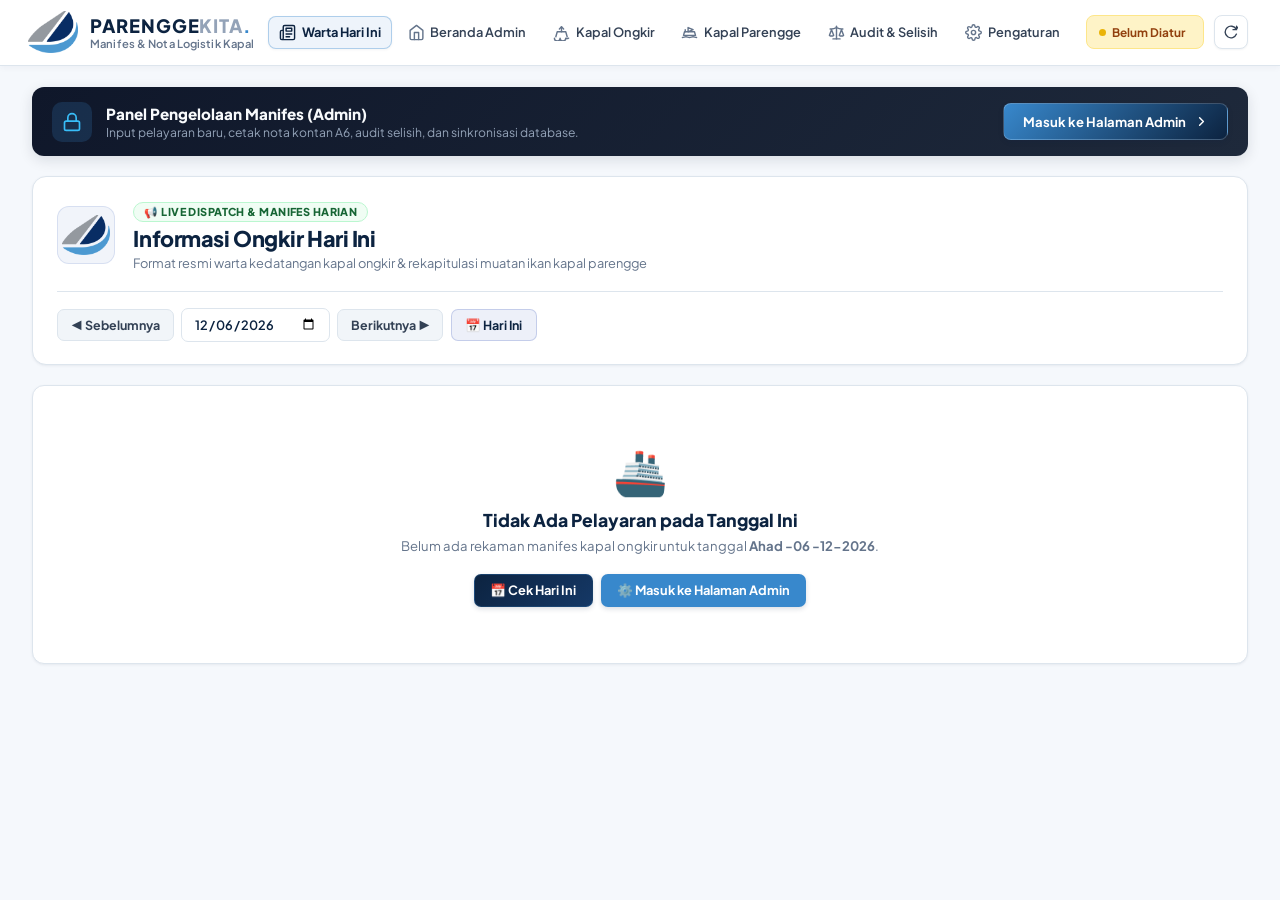
==== commit aedc8948: "feat: halaman warta informasi ongkir hari ini sebelum halaman admin" ====
--- a/index.html
+++ b/index.html
@@ -22,8 +22,11 @@
   <!-- MAIN CONTENT PER TAB BAR (MODULAR JS COMPONENTS)         -->
   <!-- ======================================================== -->
   <main class="main-wrapper">
+    <!-- TAB 0: INFORMASI ONGKIR HARI INI / WARTA PUBLIK (js/warta.js) -->
+    <section id="tabWarta" class="tab-pane no-print"></section>
+
     <!-- TAB 1: BERANDA / DASHBOARD (js/dashboard.js) -->
-    <section id="tabDashboard" class="tab-pane no-print"></section>
+    <section id="tabDashboard" class="tab-pane no-print" style="display: none;"></section>
 
     <!-- TAB 2: KAPAL ONGKIR (js/kapal.js) -->
     <section id="tabKapal" class="tab-pane no-print" style="display: none;"></section>
@@ -53,6 +56,7 @@
   <!-- ======================================================== -->
   <script src="chart.min.js"></script>
   <script src="js/core.js"></script>
+  <script src="js/warta.js"></script>
   <script src="js/dashboard.js"></script>
   <script src="js/kapal.js"></script>
   <script src="js/muatan.js"></script>
--- a/style.css
+++ b/style.css
@@ -2626,4 +2626,427 @@
     border: 1px solid #000 !important;
     color: #000 !important;
   }
-}+}
+
+/* ============================================================== */
+/* WARTA ONGKIR & LIVE BROADCAST HARIAN (PUBLIC INDEX PAGE)       */
+/* ============================================================== */
+.warta-admin-banner {
+  background: linear-gradient(135deg, #0f172a 0%, #1e293b 100%);
+  color: #ffffff;
+  border-radius: 12px;
+  padding: 0.9rem 1.25rem;
+  margin-bottom: 1.25rem;
+  display: flex;
+  align-items: center;
+  justify-content: space-between;
+  gap: 1rem;
+  box-shadow: 0 4px 14px rgba(15, 23, 42, 0.12);
+  flex-wrap: wrap;
+}
+
+.warta-admin-left {
+  display: flex;
+  align-items: center;
+  gap: 0.85rem;
+}
+
+.warta-admin-icon-wrap {
+  width: 40px;
+  height: 40px;
+  border-radius: 10px;
+  background: rgba(56, 136, 204, 0.2);
+  color: #38bdf8;
+  display: flex;
+  align-items: center;
+  justify-content: center;
+  flex-shrink: 0;
+}
+
+.warta-admin-title {
+  font-size: 0.95rem;
+  font-weight: 800;
+  color: #f8fafc;
+}
+
+.warta-admin-sub {
+  font-size: 0.76rem;
+  color: #94a3b8;
+  margin-top: 1px;
+}
+
+.btn-enter-admin {
+  background: linear-gradient(135deg, var(--ocean) 0%, var(--primary) 100%);
+  color: #ffffff;
+  border: 1px solid rgba(255, 255, 255, 0.2);
+  padding: 0.55rem 1.15rem;
+  border-radius: 8px;
+  font-size: 0.82rem;
+  font-weight: 700;
+  display: inline-flex;
+  align-items: center;
+  gap: 8px;
+  cursor: pointer;
+  transition: all 0.2s ease;
+  white-space: nowrap;
+}
+
+.btn-enter-admin:hover {
+  transform: translateY(-2px);
+  box-shadow: 0 6px 16px rgba(2, 132, 199, 0.35);
+  background: linear-gradient(135deg, #0284c7 0%, #1d4ed8 100%);
+}
+
+.warta-hero-card {
+  background: var(--bg-surface);
+  border: 1px solid var(--border);
+  border-radius: 14px;
+  padding: 1.35rem 1.5rem;
+  margin-bottom: 1.25rem;
+  box-shadow: var(--shadow-card);
+}
+
+.warta-hero-top {
+  display: flex;
+  align-items: center;
+  gap: 1.15rem;
+  margin-bottom: 1.25rem;
+}
+
+.warta-hero-logo-box {
+  width: 58px;
+  height: 58px;
+  border-radius: 12px;
+  background: rgba(30, 64, 175, 0.06);
+  border: 1px solid rgba(30, 64, 175, 0.12);
+  display: flex;
+  align-items: center;
+  justify-content: center;
+  flex-shrink: 0;
+  padding: 4px;
+}
+
+.warta-hero-logo {
+  max-width: 100%;
+  max-height: 100%;
+  object-fit: contain;
+}
+
+.warta-hero-badge {
+  display: inline-block;
+  background: #f0fdf4;
+  color: #166534;
+  border: 1px solid #bbf7d0;
+  border-radius: 20px;
+  padding: 2px 10px;
+  font-size: 0.68rem;
+  font-weight: 800;
+  letter-spacing: 0.04em;
+  margin-bottom: 4px;
+}
+
+.warta-hero-title {
+  font-size: 1.35rem;
+  font-weight: 900;
+  color: var(--text-primary);
+  line-height: 1.2;
+  margin: 0;
+  letter-spacing: -0.02em;
+}
+
+.warta-hero-desc {
+  font-size: 0.8rem;
+  color: var(--text-muted);
+  margin-top: 3px;
+  margin-bottom: 0;
+}
+
+.warta-date-control-bar {
+  display: flex;
+  align-items: center;
+  justify-content: space-between;
+  gap: 0.75rem;
+  flex-wrap: wrap;
+  padding-top: 1rem;
+  border-top: 1px solid var(--border);
+}
+
+.warta-date-nav-buttons {
+  display: flex;
+  align-items: center;
+  gap: 0.45rem;
+  flex-wrap: wrap;
+}
+
+.btn-warta-nav {
+  background: #f1f5f9;
+  color: var(--text-secondary);
+  border: 1px solid var(--border);
+  padding: 0.45rem 0.8rem;
+  border-radius: 7px;
+  font-size: 0.78rem;
+  font-weight: 700;
+  cursor: pointer;
+  transition: all 0.15s ease;
+}
+
+.btn-warta-nav:hover {
+  background: #e2e8f0;
+  color: var(--text-primary);
+}
+
+.warta-date-input {
+  padding: 0.45rem 0.75rem;
+  border: 1px solid var(--border);
+  border-radius: 7px;
+  font-size: 0.8rem;
+  background: #fff;
+  font-weight: 600;
+  color: var(--text-primary);
+  font-family: inherit;
+}
+
+.btn-warta-today {
+  background: rgba(30, 64, 175, 0.08);
+  color: var(--primary);
+  border: 1px solid rgba(30, 64, 175, 0.2);
+  padding: 0.45rem 0.85rem;
+  border-radius: 7px;
+  font-size: 0.78rem;
+  font-weight: 700;
+  cursor: pointer;
+  transition: all 0.15s ease;
+}
+
+.btn-warta-today:hover {
+  background: var(--primary);
+  color: #fff;
+}
+
+.btn-copy-all-warta {
+  background: linear-gradient(135deg, #15803d 0%, #166534 100%);
+  color: #fff;
+  font-size: 0.78rem;
+  padding: 0.5rem 1rem;
+  border-radius: 7px;
+}
+
+.warta-fallback-alert {
+  background: #eff6ff;
+  border: 1px solid #bfdbfe;
+  border-radius: 10px;
+  padding: 0.85rem 1.15rem;
+  margin-bottom: 1.25rem;
+  display: flex;
+  align-items: center;
+  gap: 0.75rem;
+  color: #1e3a8a;
+  font-size: 0.82rem;
+  line-height: 1.45;
+}
+
+.warta-grid {
+  display: grid;
+  grid-template-columns: repeat(auto-fill, minmax(360px, 1fr));
+  gap: 1.25rem;
+  margin-bottom: 2rem;
+}
+
+.warta-card {
+  background: var(--bg-surface);
+  border: 1px solid var(--border);
+  border-radius: 14px;
+  padding: 1.25rem;
+  box-shadow: var(--shadow-card);
+  display: flex;
+  flex-direction: column;
+  transition: transform 0.2s cubic-bezier(0.16, 1, 0.3, 1), box-shadow 0.2s cubic-bezier(0.16, 1, 0.3, 1);
+}
+
+.warta-card:hover {
+  transform: translateY(-2px);
+  box-shadow: 0 10px 22px -3px rgba(15, 23, 42, 0.08);
+}
+
+.warta-card-header {
+  margin-bottom: 0.85rem;
+}
+
+.warta-badge-row {
+  display: flex;
+  align-items: center;
+  justify-content: space-between;
+  gap: 0.5rem;
+  margin-bottom: 0.45rem;
+  flex-wrap: wrap;
+}
+
+.warta-ship-pill {
+  background: #f0fdf4;
+  color: #166534;
+  border: 1px solid #bbf7d0;
+  border-radius: 6px;
+  padding: 2.5px 8px;
+  font-size: 0.7rem;
+  font-weight: 800;
+  letter-spacing: 0.02em;
+}
+
+.warta-time-pill {
+  background: #f8fafc;
+  color: #475569;
+  border: 1px solid #e2e8f0;
+  border-radius: 6px;
+  padding: 2.5px 8px;
+  font-size: 0.7rem;
+  font-weight: 700;
+}
+
+.warta-ship-title {
+  font-size: 1.25rem;
+  font-weight: 900;
+  color: var(--text-primary);
+  letter-spacing: -0.01em;
+  margin-bottom: 2px;
+}
+
+.warta-ship-meta {
+  font-size: 0.8rem;
+  color: var(--text-muted);
+  display: flex;
+  align-items: center;
+  gap: 6px;
+  flex-wrap: wrap;
+}
+
+.warta-ship-meta b {
+  color: var(--text-secondary);
+}
+
+.warta-pre-box-wrap {
+  background: #f8fafc;
+  border: 1px solid #e2e8f0;
+  border-radius: 10px;
+  padding: 0.85rem 1rem;
+  margin-bottom: 1rem;
+  position: relative;
+}
+
+.warta-pre-box-header {
+  display: flex;
+  align-items: center;
+  justify-content: space-between;
+  margin-bottom: 0.5rem;
+  padding-bottom: 0.4rem;
+  border-bottom: 1px dashed #cbd5e1;
+}
+
+.btn-copy-bubble {
+  background: #ffffff;
+  color: #0f172a;
+  border: 1px solid #cbd5e1;
+  border-radius: 5px;
+  padding: 2px 7px;
+  font-size: 0.7rem;
+  font-weight: 700;
+  cursor: pointer;
+  transition: all 0.15s ease;
+}
+
+.btn-copy-bubble:hover {
+  background: #f1f5f9;
+  border-color: #94a3b8;
+}
+
+.warta-pre-content {
+  margin: 0;
+  font-family: 'Consolas', 'Menlo', 'Monaco', monospace, sans-serif;
+  font-size: 0.84rem;
+  line-height: 1.5;
+  color: #0f172a;
+  white-space: pre-wrap;
+  word-break: break-word;
+}
+
+.warta-card-footer {
+  display: flex;
+  justify-content: space-between;
+  align-items: center;
+  padding-top: 0.85rem;
+  border-top: 1px dashed var(--border);
+  gap: 0.75rem;
+  flex-wrap: wrap;
+  margin-top: auto;
+}
+
+.warta-footer-stat {
+  display: flex;
+  flex-direction: column;
+}
+
+.warta-total-label {
+  font-size: 0.7rem;
+  font-weight: 700;
+  color: var(--text-muted);
+  text-transform: uppercase;
+}
+
+.warta-total-val {
+  font-size: 1.05rem;
+  font-weight: 900;
+  color: var(--primary);
+}
+
+.warta-action-group {
+  display: flex;
+  align-items: center;
+  gap: 0.45rem;
+  flex-wrap: wrap;
+}
+
+.btn-warta-wa {
+  background: #16a34a !important;
+  color: #fff !important;
+  border-color: #15803d !important;
+}
+
+.btn-warta-wa:hover {
+  background: #15803d !important;
+}
+
+@media (max-width: 640px) {
+  .warta-grid {
+    grid-template-columns: 1fr;
+  }
+  .warta-hero-top {
+    flex-direction: column;
+    align-items: flex-start;
+    gap: 0.75rem;
+  }
+  .warta-hero-title {
+    font-size: 1.15rem;
+  }
+  .warta-date-control-bar {
+    flex-direction: column;
+    align-items: stretch;
+  }
+  .warta-date-nav-buttons {
+    justify-content: space-between;
+    width: 100%;
+  }
+  .btn-copy-all-warta {
+    width: 100%;
+    justify-content: center;
+  }
+  .warta-card-footer {
+    flex-direction: column;
+    align-items: stretch;
+  }
+  .warta-action-group {
+    width: 100%;
+  }
+  .warta-action-group .btn-action {
+    flex: 1;
+    justify-content: center;
+  }
+}
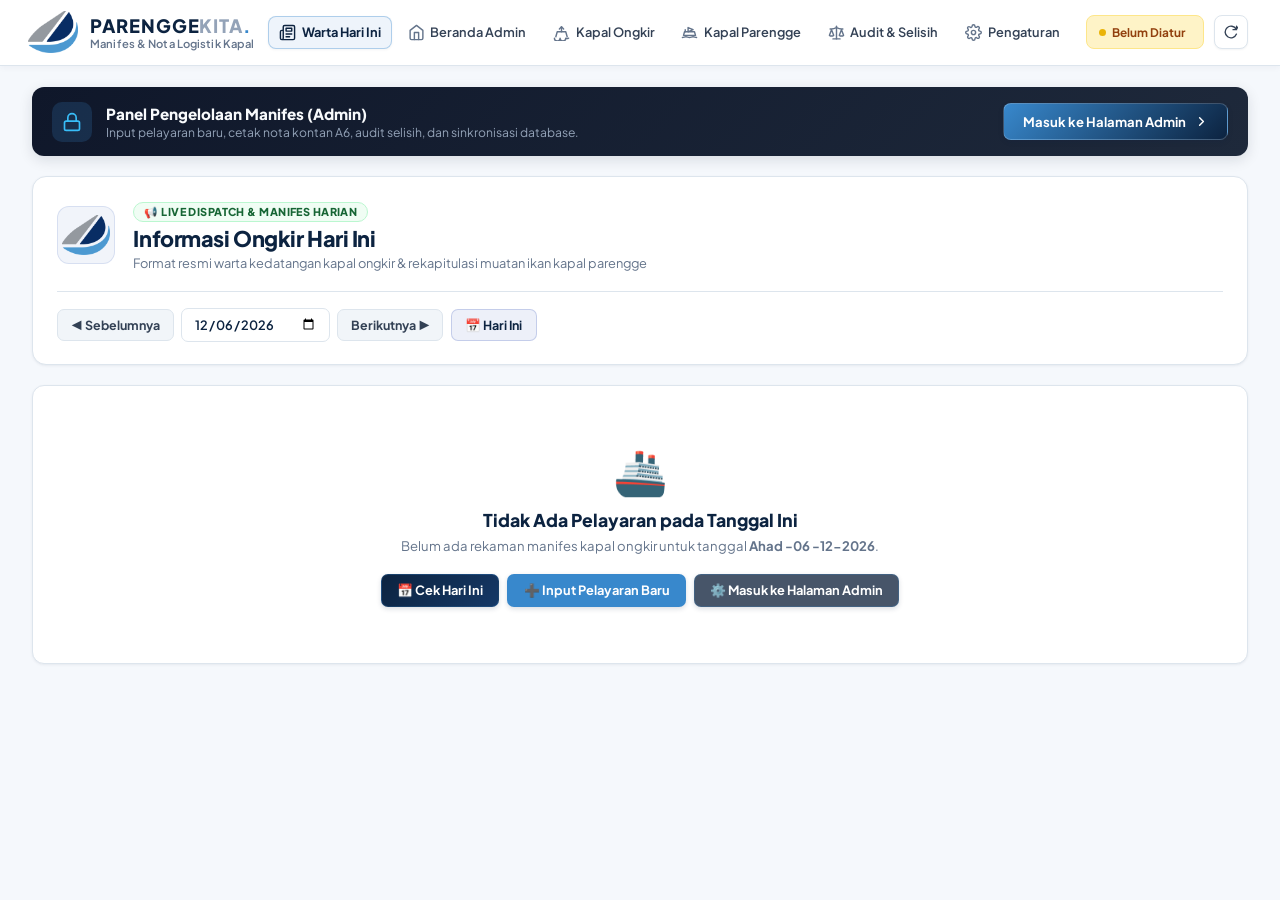
==== commit d368e9ef: "fix: pembacaan dan sinkronisasi kapal parengge pada nota dan bar muatan" ====
--- a/index.html
+++ b/index.html
@@ -47,6 +47,11 @@
   <div class="modal-overlay" id="notaModal"></div>
 
   <!-- ======================================================== -->
+  <!-- MODAL INPUT PELAYARAN BARU (js/kapal.js)                 -->
+  <!-- ======================================================== -->
+  <div class="modal-overlay" id="tambahPelayaranModal"></div>
+
+  <!-- ======================================================== -->
   <!-- MOBILE BOTTOM NAVIGATION (js/app.js: initNavbar)         -->
   <!-- ======================================================== -->
   <nav class="bottom-nav no-print" id="bottomNav"></nav>
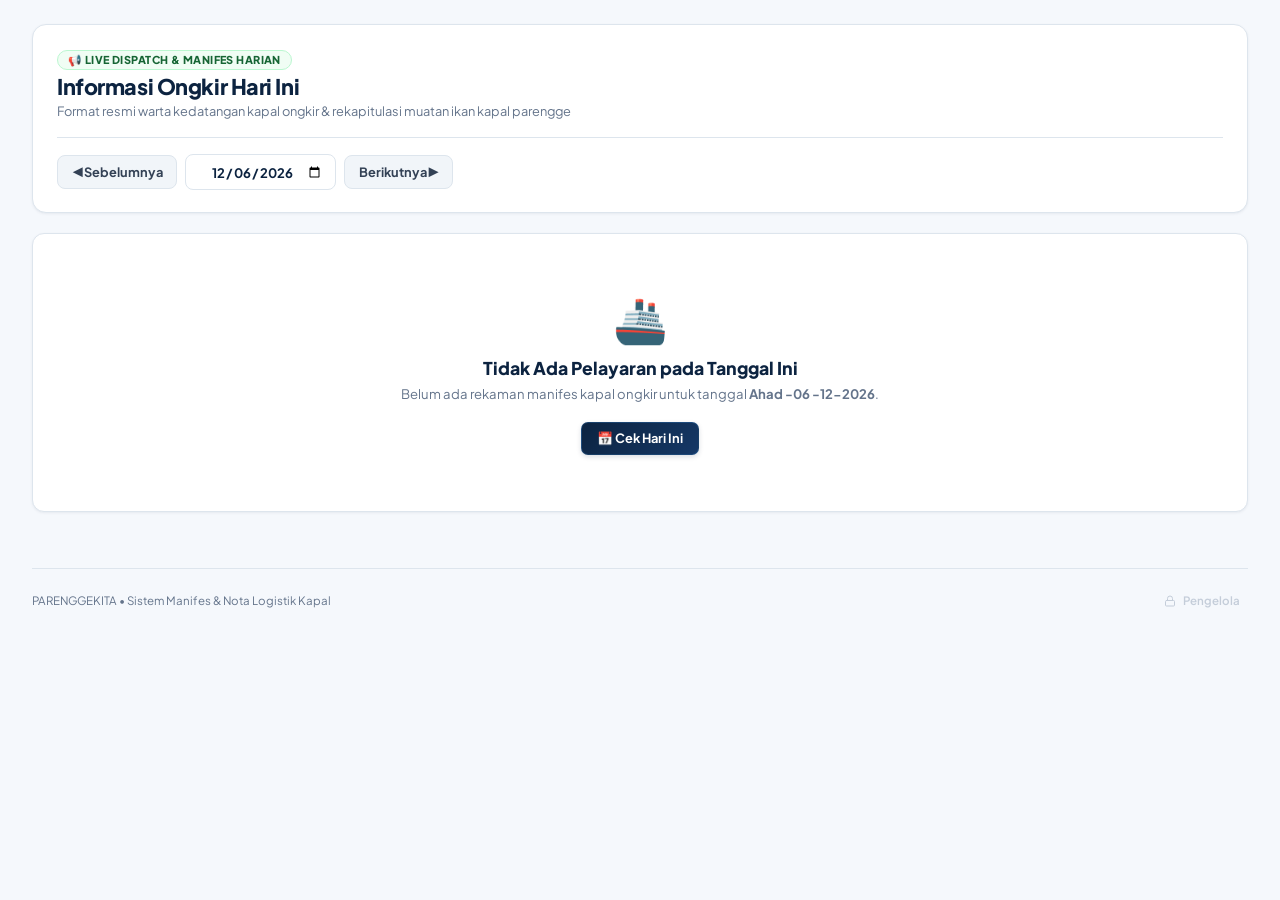
==== commit 46ded186: "feat: hapus halaman dan navigasi tab audit selisih" ====
--- a/index.html
+++ b/index.html
@@ -34,10 +34,7 @@
     <!-- TAB 3: MUATAN PARENGGE (js/muatan.js) -->
     <section id="tabMuatan" class="tab-pane no-print" style="display: none;"></section>
 
-    <!-- TAB 4: AUDIT & SELISIH (js/audit.js) -->
-    <section id="tabAudit" class="tab-pane no-print" style="display: none;"></section>
-
-    <!-- TAB 5: PENGATURAN & CADANGAN (js/setting.js) -->
+    <!-- TAB 4: PENGATURAN & CADANGAN (js/setting.js) -->
     <section id="tabSetting" class="tab-pane no-print" style="display: none;"></section>
   </main>
 
@@ -65,7 +62,6 @@
   <script src="js/dashboard.js"></script>
   <script src="js/kapal.js"></script>
   <script src="js/muatan.js"></script>
-  <script src="js/audit.js"></script>
   <script src="js/nota.js"></script>
   <script src="js/setting.js"></script>
   <script src="js/app.js"></script>
--- a/style.css
+++ b/style.css
@@ -2631,70 +2631,21 @@
 /* ============================================================== */
 /* WARTA ONGKIR & LIVE BROADCAST HARIAN (PUBLIC INDEX PAGE)       */
 /* ============================================================== */
+/* MODE WARTA PUBLIK BERSIH: Sembunyikan Main Bar & Tombol Admin  */
+body.warta-public-mode .app-navbar,
+body.warta-public-mode .bottom-nav,
+body.warta-public-mode .warta-admin-banner {
+  display: none !important;
+}
+
+body.warta-public-mode .main-wrapper {
+  padding-top: 1.5rem !important;
+  padding-bottom: 2.5rem !important;
+  max-width: 1320px;
+}
+
 .warta-admin-banner {
-  background: linear-gradient(135deg, #0f172a 0%, #1e293b 100%);
-  color: #ffffff;
-  border-radius: 12px;
-  padding: 0.9rem 1.25rem;
-  margin-bottom: 1.25rem;
-  display: flex;
-  align-items: center;
-  justify-content: space-between;
-  gap: 1rem;
-  box-shadow: 0 4px 14px rgba(15, 23, 42, 0.12);
-  flex-wrap: wrap;
-}
-
-.warta-admin-left {
-  display: flex;
-  align-items: center;
-  gap: 0.85rem;
-}
-
-.warta-admin-icon-wrap {
-  width: 40px;
-  height: 40px;
-  border-radius: 10px;
-  background: rgba(56, 136, 204, 0.2);
-  color: #38bdf8;
-  display: flex;
-  align-items: center;
-  justify-content: center;
-  flex-shrink: 0;
-}
-
-.warta-admin-title {
-  font-size: 0.95rem;
-  font-weight: 800;
-  color: #f8fafc;
-}
-
-.warta-admin-sub {
-  font-size: 0.76rem;
-  color: #94a3b8;
-  margin-top: 1px;
-}
-
-.btn-enter-admin {
-  background: linear-gradient(135deg, var(--ocean) 0%, var(--primary) 100%);
-  color: #ffffff;
-  border: 1px solid rgba(255, 255, 255, 0.2);
-  padding: 0.55rem 1.15rem;
-  border-radius: 8px;
-  font-size: 0.82rem;
-  font-weight: 700;
-  display: inline-flex;
-  align-items: center;
-  gap: 8px;
-  cursor: pointer;
-  transition: all 0.2s ease;
-  white-space: nowrap;
-}
-
-.btn-enter-admin:hover {
-  transform: translateY(-2px);
-  box-shadow: 0 6px 16px rgba(2, 132, 199, 0.35);
-  background: linear-gradient(135deg, #0284c7 0%, #1d4ed8 100%);
+  display: none !important;
 }
 
 .warta-hero-card {
@@ -2707,29 +2658,7 @@
 }
 
 .warta-hero-top {
-  display: flex;
-  align-items: center;
-  gap: 1.15rem;
-  margin-bottom: 1.25rem;
-}
-
-.warta-hero-logo-box {
-  width: 58px;
-  height: 58px;
-  border-radius: 12px;
-  background: rgba(30, 64, 175, 0.06);
-  border: 1px solid rgba(30, 64, 175, 0.12);
-  display: flex;
-  align-items: center;
-  justify-content: center;
-  flex-shrink: 0;
-  padding: 4px;
-}
-
-.warta-hero-logo {
-  max-width: 100%;
-  max-height: 100%;
-  object-fit: contain;
+  margin-bottom: 1.15rem;
 }
 
 .warta-hero-badge {
@@ -2765,7 +2694,7 @@
   display: flex;
   align-items: center;
   justify-content: space-between;
-  gap: 0.75rem;
+  gap: 0.85rem;
   flex-wrap: wrap;
   padding-top: 1rem;
   border-top: 1px solid var(--border);
@@ -2774,19 +2703,23 @@
 .warta-date-nav-buttons {
   display: flex;
   align-items: center;
-  gap: 0.45rem;
-  flex-wrap: wrap;
+  gap: 0.5rem;
+  flex-wrap: nowrap;
 }
 
 .btn-warta-nav {
   background: #f1f5f9;
   color: var(--text-secondary);
   border: 1px solid var(--border);
-  padding: 0.45rem 0.8rem;
-  border-radius: 7px;
-  font-size: 0.78rem;
+  padding: 0.48rem 0.85rem;
+  border-radius: 8px;
+  font-size: 0.8rem;
   font-weight: 700;
   cursor: pointer;
+  white-space: nowrap;
+  display: inline-flex;
+  align-items: center;
+  justify-content: center;
   transition: all 0.15s ease;
 }
 
@@ -2795,32 +2728,22 @@
   color: var(--text-primary);
 }
 
+.warta-input-date-wrap {
+  display: flex;
+  align-items: center;
+}
+
 .warta-date-input {
-  padding: 0.45rem 0.75rem;
+  padding: 0.48rem 0.75rem;
   border: 1px solid var(--border);
-  border-radius: 7px;
-  font-size: 0.8rem;
+  border-radius: 8px;
+  font-size: 0.82rem;
   background: #fff;
-  font-weight: 600;
+  font-weight: 700;
   color: var(--text-primary);
   font-family: inherit;
-}
-
-.btn-warta-today {
-  background: rgba(30, 64, 175, 0.08);
-  color: var(--primary);
-  border: 1px solid rgba(30, 64, 175, 0.2);
-  padding: 0.45rem 0.85rem;
-  border-radius: 7px;
-  font-size: 0.78rem;
-  font-weight: 700;
+  text-align: center;
   cursor: pointer;
-  transition: all 0.15s ease;
-}
-
-.btn-warta-today:hover {
-  background: var(--primary);
-  color: #fff;
 }
 
 .btn-copy-all-warta {
@@ -2829,6 +2752,39 @@
   font-size: 0.78rem;
   padding: 0.5rem 1rem;
   border-radius: 7px;
+}
+
+.warta-public-footer {
+  margin-top: 3.5rem;
+  padding-top: 1.25rem;
+  border-top: 1px solid var(--border);
+  display: flex;
+  align-items: center;
+  justify-content: space-between;
+  gap: 1rem;
+  font-size: 0.72rem;
+  color: var(--text-muted);
+}
+
+.warta-admin-discreet-link {
+  color: #94a3b8;
+  text-decoration: none;
+  font-size: 0.72rem;
+  font-weight: 600;
+  display: inline-flex;
+  align-items: center;
+  gap: 4px;
+  padding: 4px 8px;
+  border-radius: 6px;
+  transition: all 0.2s ease;
+  opacity: 0.5;
+  cursor: pointer;
+}
+
+.warta-admin-discreet-link:hover {
+  color: var(--primary);
+  background: rgba(30, 64, 175, 0.08);
+  opacity: 1;
 }
 
 .warta-fallback-alert {
@@ -2970,38 +2926,23 @@
 
 .warta-card-footer {
   display: flex;
-  justify-content: space-between;
+  justify-content: stretch;
   align-items: center;
   padding-top: 0.85rem;
   border-top: 1px dashed var(--border);
-  gap: 0.75rem;
-  flex-wrap: wrap;
   margin-top: auto;
 }
 
-.warta-footer-stat {
-  display: flex;
-  flex-direction: column;
-}
-
-.warta-total-label {
-  font-size: 0.7rem;
+.btn-warta-card-main {
+  width: 100%;
+  justify-content: center;
+  padding: 0.62rem 1rem;
+  font-size: 0.82rem;
   font-weight: 700;
-  color: var(--text-muted);
-  text-transform: uppercase;
-}
-
-.warta-total-val {
-  font-size: 1.05rem;
-  font-weight: 900;
-  color: var(--primary);
-}
-
-.warta-action-group {
-  display: flex;
-  align-items: center;
-  gap: 0.45rem;
-  flex-wrap: wrap;
+  border-radius: 8px;
+  display: inline-flex;
+  align-items: center;
+  gap: 6px;
 }
 
 .btn-warta-wa {
@@ -3015,13 +2956,21 @@
 }
 
 @media (max-width: 640px) {
+  body.warta-public-mode .main-wrapper {
+    padding-top: 0.85rem !important;
+    padding-bottom: 2rem !important;
+    padding-left: 0.85rem !important;
+    padding-right: 0.85rem !important;
+  }
+  .warta-public-footer {
+    flex-direction: column;
+    align-items: center;
+    gap: 0.65rem;
+    text-align: center;
+    margin-top: 2.25rem;
+  }
   .warta-grid {
     grid-template-columns: 1fr;
-  }
-  .warta-hero-top {
-    flex-direction: column;
-    align-items: flex-start;
-    gap: 0.75rem;
   }
   .warta-hero-title {
     font-size: 1.15rem;
@@ -3029,24 +2978,43 @@
   .warta-date-control-bar {
     flex-direction: column;
     align-items: stretch;
+    gap: 0.75rem;
   }
   .warta-date-nav-buttons {
+    display: flex;
+    align-items: center;
     justify-content: space-between;
     width: 100%;
+    gap: 0.5rem;
+    flex-wrap: nowrap;
+  }
+  .btn-warta-nav {
+    flex: 0 0 42px;
+    width: 42px;
+    height: 38px;
+    padding: 0;
+    font-size: 0.95rem;
+    text-align: center;
+    justify-content: center;
+    border-radius: 8px;
+  }
+  .btn-warta-nav .nav-text {
+    display: none;
+  }
+  .warta-input-date-wrap {
+    flex: 1;
+    min-width: 0;
+  }
+  .warta-date-input {
+    width: 100%;
+    height: 38px;
+    padding: 0.45rem 0.5rem;
+    font-size: 0.85rem;
+    box-sizing: border-box;
+    text-align: center;
   }
   .btn-copy-all-warta {
     width: 100%;
     justify-content: center;
   }
-  .warta-card-footer {
-    flex-direction: column;
-    align-items: stretch;
-  }
-  .warta-action-group {
-    width: 100%;
-  }
-  .warta-action-group .btn-action {
-    flex: 1;
-    justify-content: center;
-  }
-}
+}
